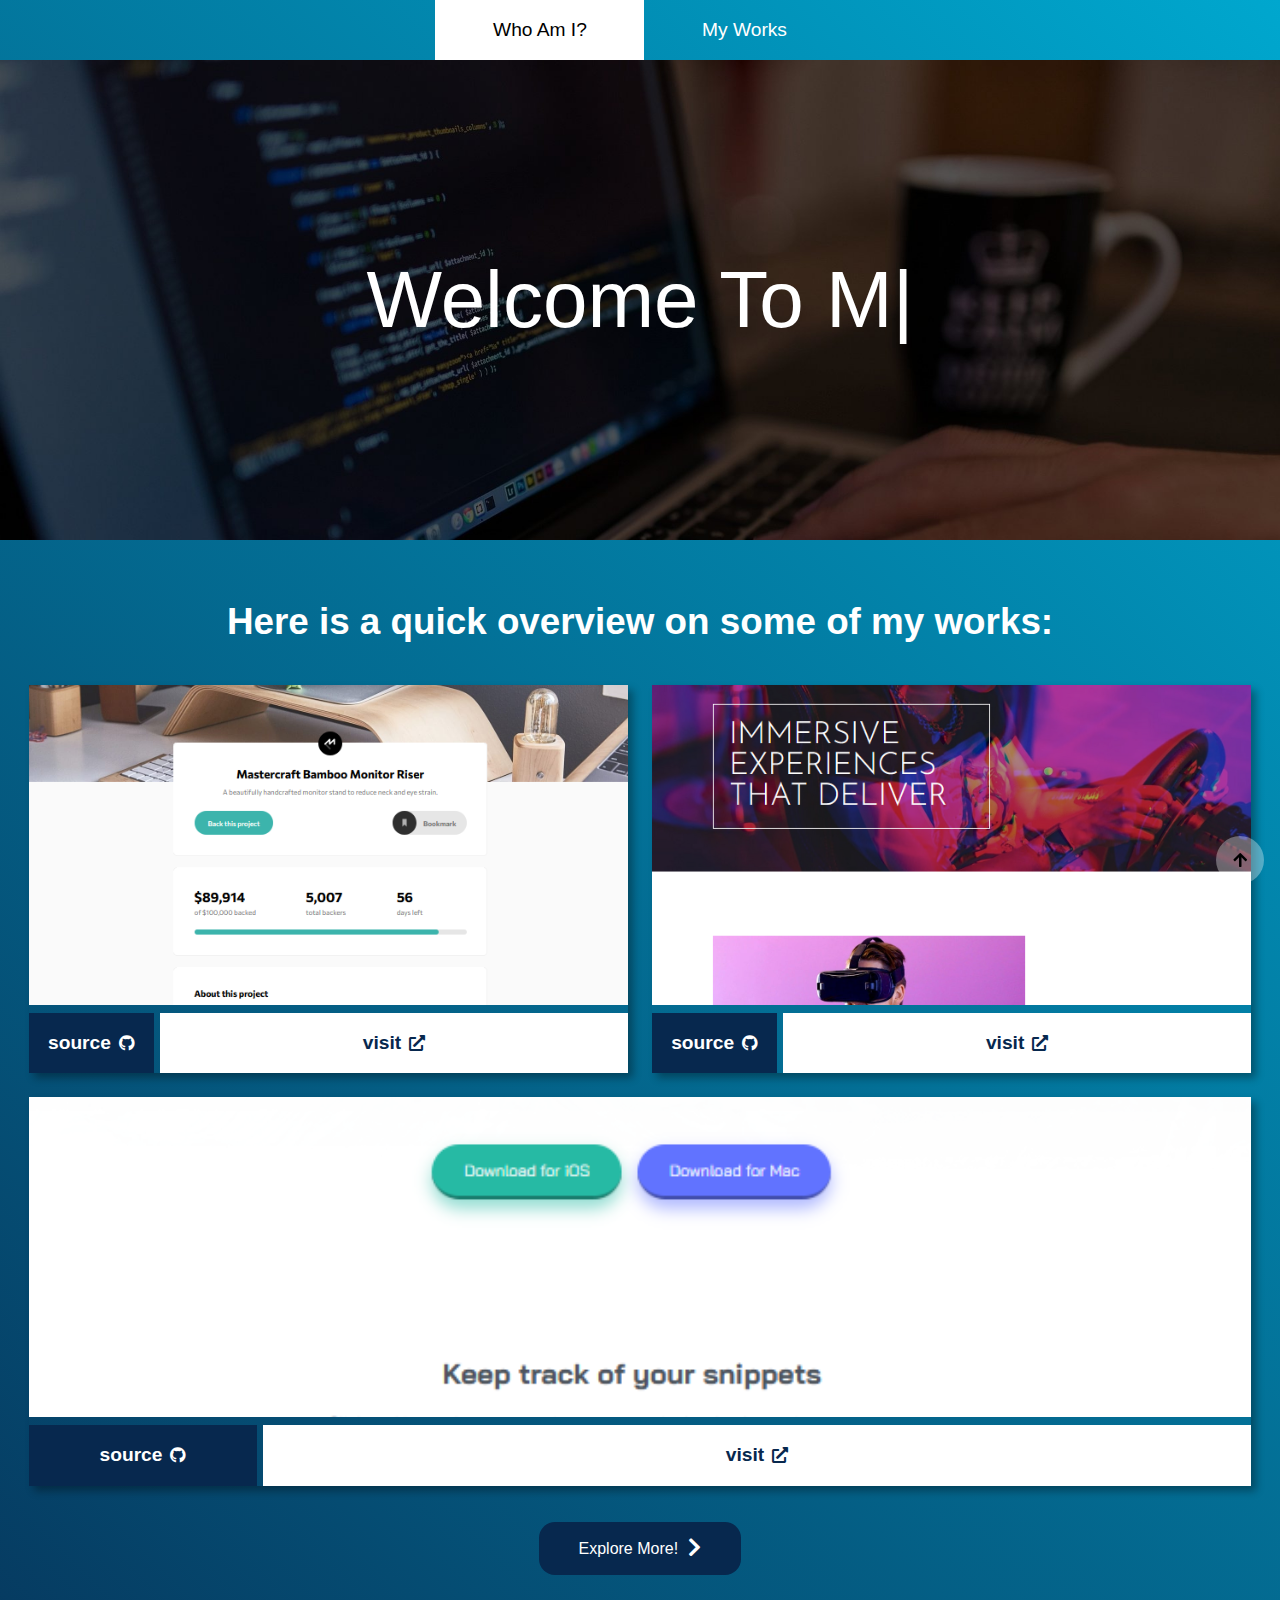
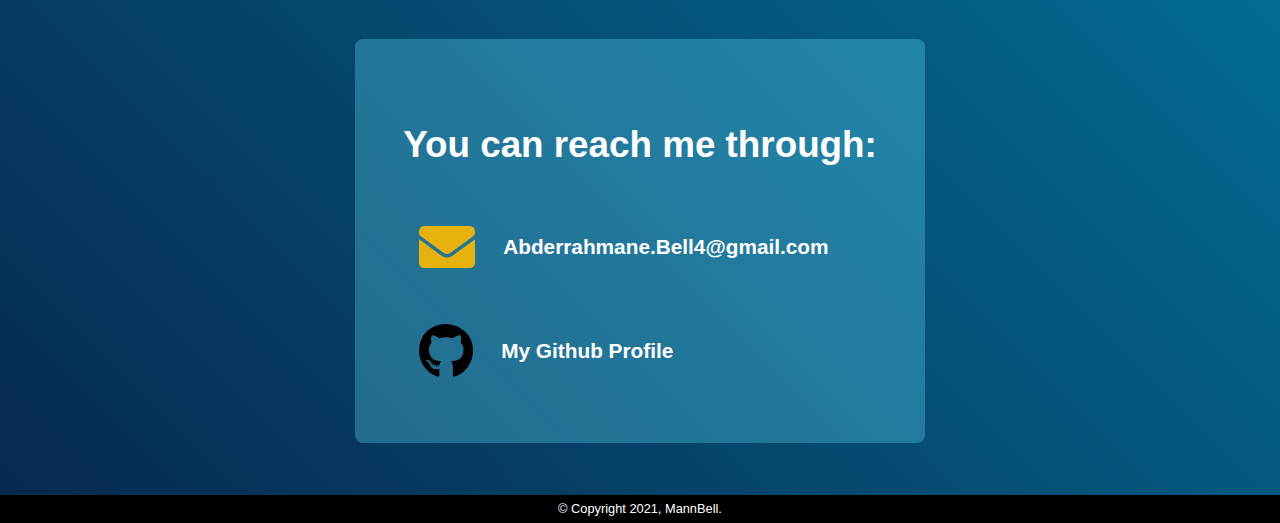
==== index.html @ 1b718269 "Add files via upload" ====
<html lang=en><head><meta charset=UTF-8><meta http-equiv=X-UA-Compatible content="IE=edge"><meta name=viewport content="width=device-width,initial-scale=1"><title>MannBell | Portfolio</title><link href=main.fc43465f04e9b44bd92f.css rel=stylesheet></head><body><div id=root></div><a class=button-up href=#root><i class="fas fa-arrow-up"></i></a><script src=main.3ff81dc3bc78821f5e3c.bundle.js></script></body></html>
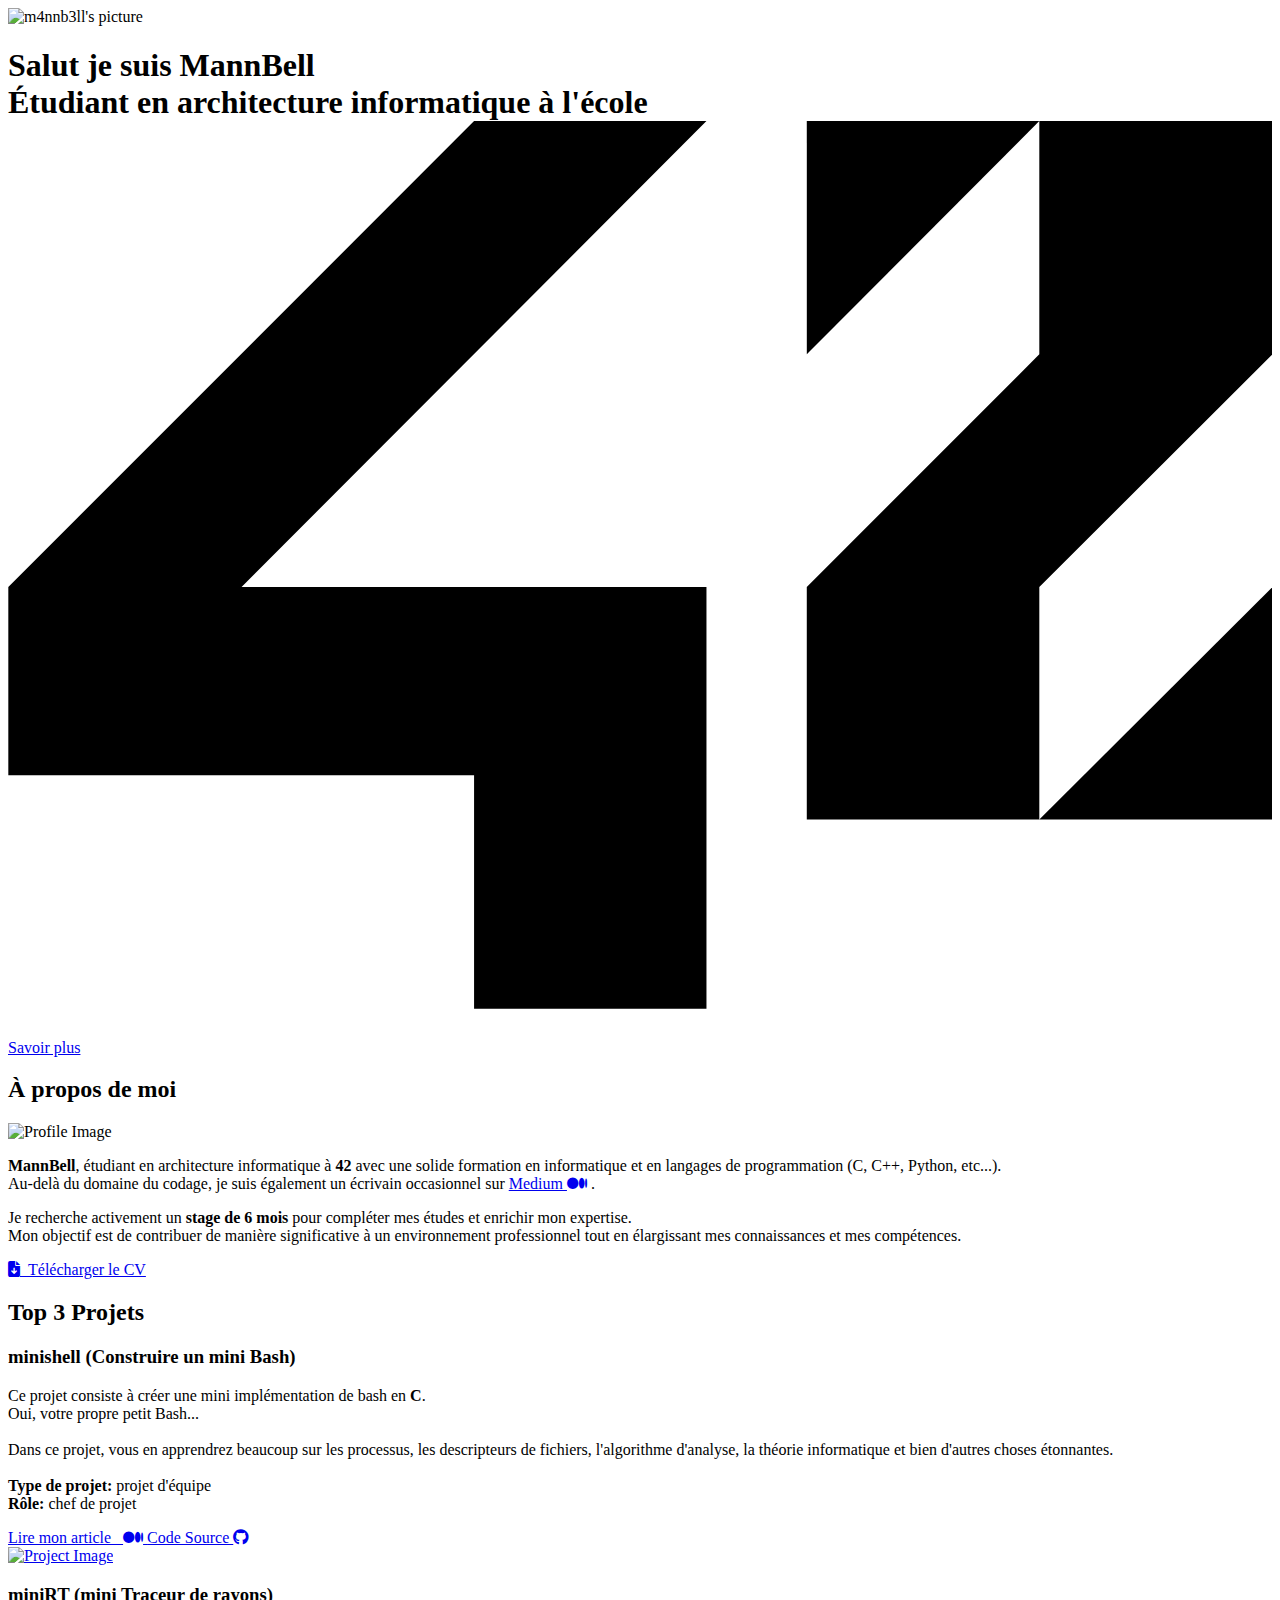
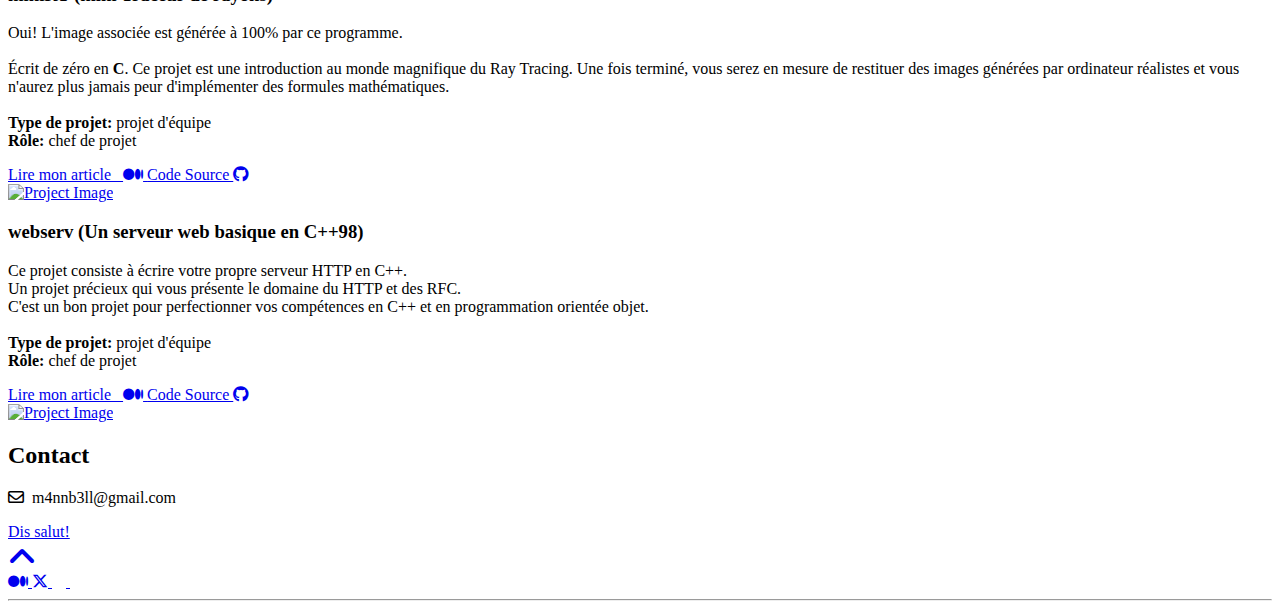
==== commit 3f836837: "Add files via upload" ====
--- a/index.html
+++ b/index.html
@@ -1 +1 @@
-<html lang=en><head><meta charset=UTF-8><meta http-equiv=X-UA-Compatible content="IE=edge"><meta name=viewport content="width=device-width,initial-scale=1"><title>MannBell | Portfolio</title><link href=main.fc43465f04e9b44bd92f.css rel=stylesheet></head><body><div id=root></div><a class=button-up href=#root><i class="fas fa-arrow-up"></i></a><script src=main.3ff81dc3bc78821f5e3c.bundle.js></script></body></html>+<!DOCTYPE html><html lang="en" class="sr"><head><meta charset="utf-8"><meta http-equiv="X-UA-Compatible" content="IE=edge"><meta name="viewport" content="width=device-width, initial-scale=1"><link rel="icon shortcut" type="image/x-icon" href="/favicon.14bec6e3.ico"><title>MannBell | 42 / 1337</title><meta name="keywords" content="[m4nnb3ll], [mannbell], software engineer, 42 student, 42 network"><meta name="description" content="[m4nnb3ll] | 42 student, software engineering student"><link rel="stylesheet" href="https://cdnjs.cloudflare.com/ajax/libs/font-awesome/6.5.1/css/all.min.css"><link rel="stylesheet" href="/index.d61deea6.css"><script defer src="https://unpkg.com/scrollreveal@4.0.0/dist/scrollreveal.min.js"></script></head><body> <div id="top"></div>  <section id="hero" class="jumbotron"> <div class="container" id="hero_picture_container"> <img src="/m4nnb3ll.764a1e53.png" alt="m4nnb3ll's picture"> </div> <div class="container"> <h1 class="hero-title load-hidden"> Salut je suis <span class="text-color-main">MannBell</span> <br> <span>Étudiant en architecture informatique à l'école</span> <a id="logo_42" href="https://42.fr" target="_blank"><svg viewBox="0 0 465.999 327.272"><polygon points="0.116 241.244 171.831 241.244 171.831 327.284 257.507 327.284 257.507 171.798 86.103 171.798 257.507 0.031 171.831 0.031 0.116 171.798"/><polygon points="294.492 86.019 380.22 0.031 294.492 0.031"/><polygon points="380.22 86.019 294.492 171.798 294.492 257.526 380.22 257.526 380.22 171.798 466.208 86.019 466.208 0.031 380.22 0.031"/><polygon points="466.208 171.798 380.22 257.526 466.208 257.526"/></svg></a> </h1> <p class="hero-cta load-hidden"> <a rel="noreferrer" class="cta-btn cta-btn--hero" href="#about">Savoir plus</a> </p> </div> </section>   <section id="about"> <div class="container"> <h2 class="load-hidden section-title">À propos de moi</h2> <div class="about-wrapper row"> <div class="col-md-6 col-sm-12"> <div class="about-wrapper__image load-hidden"> <img alt="Profile Image" class="img-fluid rounded shadow-lg" height="auto" width="300px" src="/profile.3c3ca524.jpg"> </div> </div> <div class="col-md-6 col-sm-12"> <div class="about-wrapper__info load-hidden"> <p class="about-wrapper__info-text"> <b>MannBell</b>, étudiant en architecture informatique à <b>42</b> avec une solide formation en informatique et en langages de programmation (C, C++, Python, etc...). <br> Au-delà du domaine du codage, je suis également un écrivain occasionnel sur <a target="_blank" href="https://m4nnb3ll.medium.com" class="white-link">Medium <i class="fa-brands fa-medium"></i></a>&nbsp;. </p> <p class="about-wrapper__info-text"> Je recherche activement un <b>stage de 6 mois</b> pour compléter mes études et enrichir mon expertise.<br> Mon objectif est de contribuer de manière significative à un environnement professionnel tout en élargissant mes connaissances et mes compétences. </p> <span class="d-flex mt-3"> <a rel="noreferrer" target="_blank" class="cta-btn cta-btn--resume" href="/assets/cv-fr.pdf"> <i class="fa-file-arrow-down fa-solid"></i>&nbsp;&nbsp;Télécharger le CV </a> </span> </div> </div> </div> </div> </section>   <section id="projects"> <div class="container"> <div class="project-wrapper"> <h2 class="dark-blue-text section-title">Top 3 Projets</h2>  <div class="row"> <div class="col-lg-4 col-sm-12"> <div class="load-hidden project-wrapper__text"> <h3 class="project-wrapper__text-title">minishell (Construire un mini Bash)</h3> <div> <p class="mb-4"> Ce projet consiste à créer une mini implémentation de bash en <b>C</b>.<br> Oui, votre propre petit Bash...<br><br> Dans ce projet, vous en apprendrez beaucoup sur les processus, les descripteurs de fichiers, l'algorithme d'analyse, la théorie informatique et bien d'autres choses étonnantes. <br> <br> <b>Type de projet:</b> projet d'équipe<br> <b>Rôle:</b> chef de projet </p> </div> <a rel="noreferrer" target="_blank" class="cta-btn cta-btn--hero" href="https://m4nnb3ll.medium.com/minishell-building-a-mini-bash-a-42-project-b55a10598218"> Lire mon article &nbsp; <i class="fa-brands fa-medium"></i> </a> <a rel="noreferrer" target="_blank" class="cta-btn text-color-main" href="https://github.com/minishell"> Code Source <i class="fa-brands fa-github"></i> </a> </div> </div> <div class="col-lg-8 col-sm-12"> <div class="load-hidden project-wrapper__image"> <a rel="noreferrer" href="https://m4nnb3ll.medium.com/minishell-building-a-mini-bash-a-42-project-b55a10598218" target="_blank"> <div data-tilt data-tilt-max="4" data-tilt-glare="true" data-tilt-max-glare="0.5" class="js-tilt rounded thumbnail"> <img alt="Project Image" class="img-fluid" src="/mini-bash.13ea4b5c.jpg"> </div> </a> </div> </div> </div>   <div class="row"> <div class="col-lg-4 col-sm-12"> <div class="load-hidden project-wrapper__text"> <h3 class="project-wrapper__text-title">miniRT (mini Traceur de rayons)</h3> <div> <p class="mb-4"> Oui! L'image associée est générée à 100% par ce programme.<br><br> Écrit de zéro en <b>C</b>. Ce projet est une introduction au monde magnifique du Ray Tracing. Une fois terminé, vous serez en mesure de restituer des images générées par ordinateur réalistes et vous n'aurez plus jamais peur d'implémenter des formules mathématiques. <br> <br> <b>Type de projet:</b> projet d'équipe<br> <b>Rôle:</b> chef de projet </p> </div> <a rel="noreferrer" target="_blank" class="cta-btn cta-btn--hero" href="https://m4nnb3ll.medium.com/minirt-mini-ray-tracer-a-42-the-network-graphical-project-d909bef10025"> Lire mon article &nbsp; <i class="fa-brands fa-medium"></i> </a> <a rel="noreferrer" target="_blank" class="cta-btn text-color-main" href="https://github.com/miniRT"> Code Source <i class="fa-brands fa-github"></i> </a> </div> </div> <div class="col-lg-8 col-sm-12"> <div class="load-hidden project-wrapper__image"> <a rel="noreferrer" href="https://m4nnb3ll.medium.com/minirt-mini-ray-tracer-a-42-the-network-graphical-project-d909bef10025" target="_blank"> <div data-tilt data-tilt-max="4" data-tilt-glare="true" data-tilt-max-glare="0.5" class="js-tilt rounded thumbnail"> <img alt="Project Image" class="img-fluid" src="https://miro.medium.com/v2/resize:fit:1400/format:webp/1*5TLN1ElWbFB81dkRQ095mQ.jpeg"> </div> </a> </div> </div> </div>   <div class="row"> <div class="col-lg-4 col-sm-12"> <div class="load-hidden project-wrapper__text"> <h3 class="project-wrapper__text-title">webserv (Un serveur web basique en C++98)</h3> <div> <p class="mb-4"> Ce projet consiste à écrire votre propre serveur HTTP en C++.<br> Un projet précieux qui vous présente le domaine du HTTP et des RFC.<br> C'est un bon projet pour perfectionner vos compétences en C++ et en programmation orientée objet. <br> <br> <b>Type de projet:</b> projet d'équipe<br> <b>Rôle:</b> chef de projet </p> </div> <a rel="noreferrer" target="_blank" class="cta-btn cta-btn--hero" href="https://m4nnb3ll.medium.com/webserv-building-a-non-blocking-web-server-in-c-98-a-42-project-04c7365e4ec7"> Lire mon article &nbsp; <i class="fa-brands fa-medium"></i> </a> <a rel="noreferrer" target="_blank" class="cta-btn text-color-main" href="https://github.com/webserv"> Code Source <i class="fa-brands fa-github"></i> </a> </div> </div> <div class="col-lg-8 col-sm-12"> <div class="load-hidden project-wrapper__image"> <a rel="noreferrer" href="https://m4nnb3ll.medium.com/webserv-building-a-non-blocking-web-server-in-c-98-a-42-project-04c7365e4ec7" target="_blank"> <div data-tilt data-tilt-max="4" data-tilt-glare="true" data-tilt-max-glare="0.5" class="js-tilt rounded thumbnail"> <img alt="Project Image" class="img-fluid" src="/webserv-logo.086296ac.png"> </div> </a> </div> </div> </div>  </div> </div> </section>   <section id="contact"> <div class="container"> <h2 class="section-title">Contact</h2> <div class="contact-wrapper load-hidden"> <p class="contact-wrapper__text"> <i class="fa-envelope fa-regular"></i>&nbsp;&nbsp;m4nnb3ll@gmail.com </p> <a rel="noreferrer" target="_blank" class="cta-btn cta-btn--resume" href="mailto:m4nnb3ll@gmail.com">Dis salut!</a> </div> </div> </section>   <footer class="footer navbar-static-bottom"> <div class="container"> <a rel="noreferrer" href="#top" class="back-to-top"> <i class="fa fa-2x fa-angle-up" aria-hidden="true"></i> </a> <div class="social-links"> <a rel="noreferrer" href="https://m4nnb3ll.medium.com" target="_blank"> <i class="fa-brands fa-medium"></i> </a> <a rel="noreferrer" href="https://x.com/m4nnb3ll" target="_blank"> <i class="fa-brands fa-x-twitter"></i> </a> <a rel="noreferrer" href="https://www.linkedin.com/in/mann-bell-70b4a2219" target="_blank"> <i class="fa-brands fa-inverse fa-linkedin"></i> </a> <a rel="noreferrer" href="https://github.com/m4nnb3ll" target="_blank"> <i class="fa-brands fa-github fa-inverse"></i> </a> </div> <hr> </div> </footer>  <script defer type="module" src="/index.f3360eb2.js"></script> </body></html>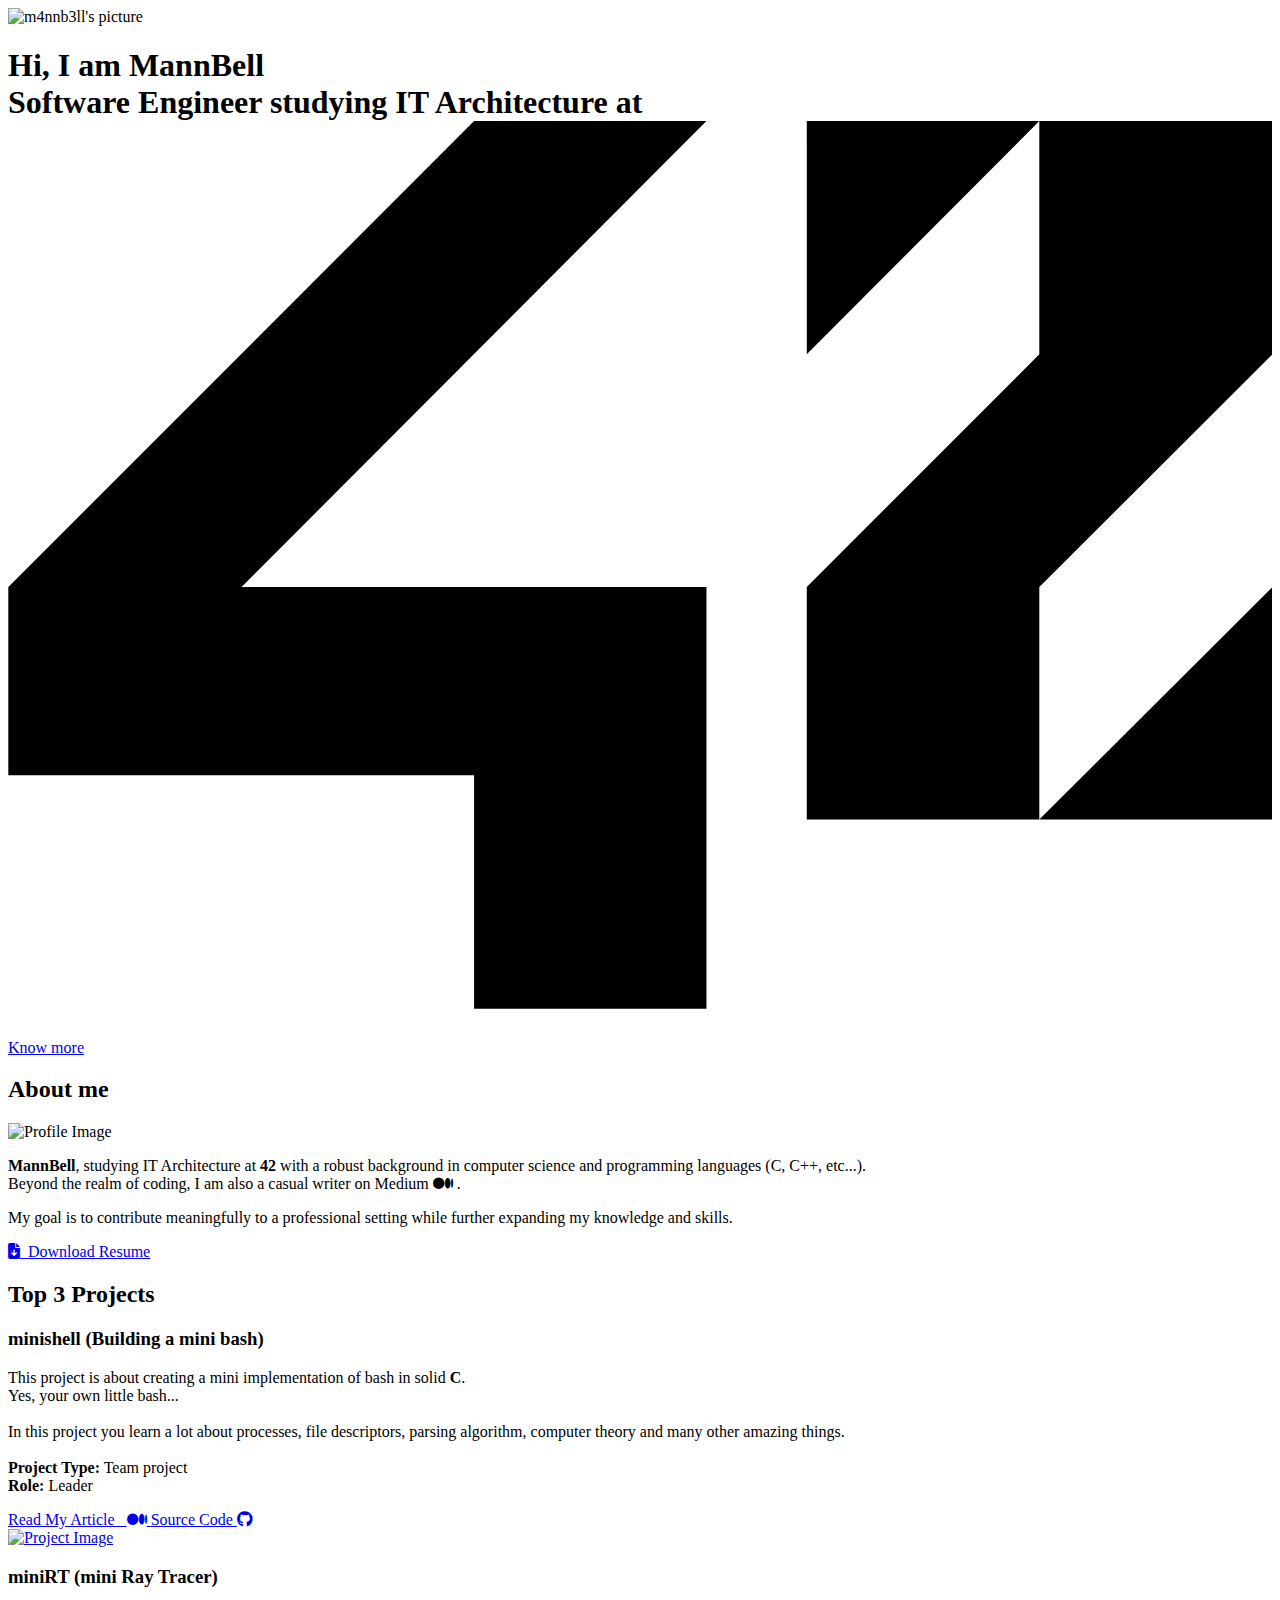
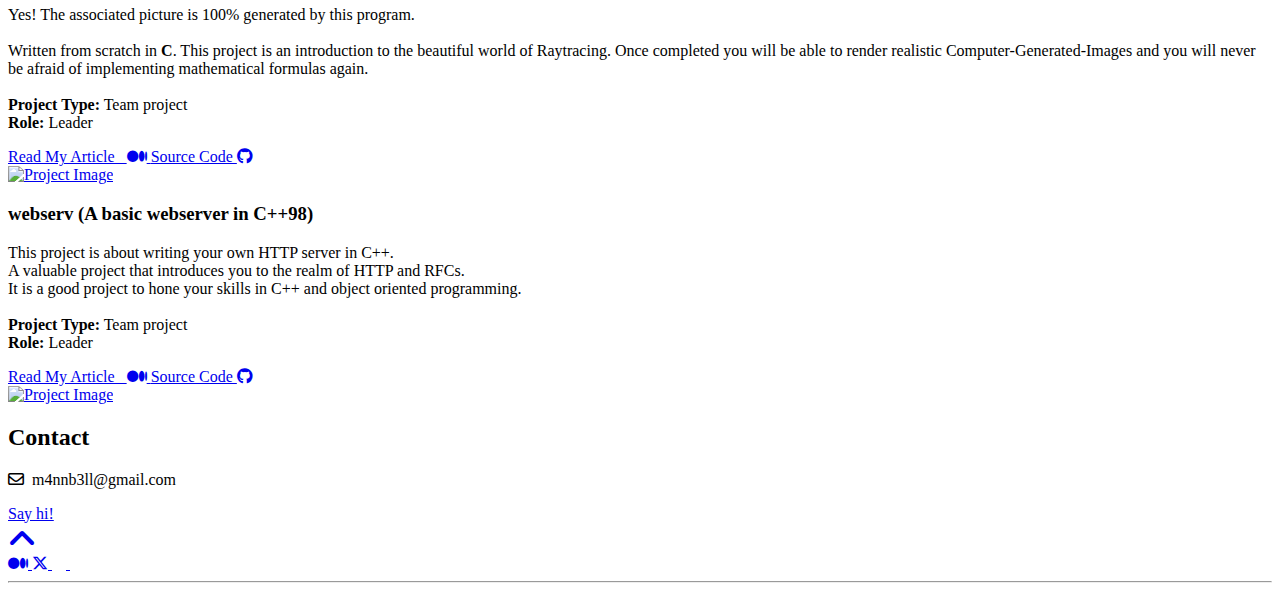
==== commit be401f37: "Update index.html" ====
--- a/index.html
+++ b/index.html
@@ -1 +1 @@
-<!DOCTYPE html><html lang="en" class="sr"><head><meta charset="utf-8"><meta http-equiv="X-UA-Compatible" content="IE=edge"><meta name="viewport" content="width=device-width, initial-scale=1"><link rel="icon shortcut" type="image/x-icon" href="/favicon.14bec6e3.ico"><title>MannBell | 42 / 1337</title><meta name="keywords" content="[m4nnb3ll], [mannbell], software engineer, 42 student, 42 network"><meta name="description" content="[m4nnb3ll] | 42 student, software engineering student"><link rel="stylesheet" href="https://cdnjs.cloudflare.com/ajax/libs/font-awesome/6.5.1/css/all.min.css"><link rel="stylesheet" href="/index.d61deea6.css"><script defer src="https://unpkg.com/scrollreveal@4.0.0/dist/scrollreveal.min.js"></script></head><body> <div id="top"></div>  <section id="hero" class="jumbotron"> <div class="container" id="hero_picture_container"> <img src="/m4nnb3ll.764a1e53.png" alt="m4nnb3ll's picture"> </div> <div class="container"> <h1 class="hero-title load-hidden"> Salut je suis <span class="text-color-main">MannBell</span> <br> <span>Étudiant en architecture informatique à l'école</span> <a id="logo_42" href="https://42.fr" target="_blank"><svg viewBox="0 0 465.999 327.272"><polygon points="0.116 241.244 171.831 241.244 171.831 327.284 257.507 327.284 257.507 171.798 86.103 171.798 257.507 0.031 171.831 0.031 0.116 171.798"/><polygon points="294.492 86.019 380.22 0.031 294.492 0.031"/><polygon points="380.22 86.019 294.492 171.798 294.492 257.526 380.22 257.526 380.22 171.798 466.208 86.019 466.208 0.031 380.22 0.031"/><polygon points="466.208 171.798 380.22 257.526 466.208 257.526"/></svg></a> </h1> <p class="hero-cta load-hidden"> <a rel="noreferrer" class="cta-btn cta-btn--hero" href="#about">Savoir plus</a> </p> </div> </section>   <section id="about"> <div class="container"> <h2 class="load-hidden section-title">À propos de moi</h2> <div class="about-wrapper row"> <div class="col-md-6 col-sm-12"> <div class="about-wrapper__image load-hidden"> <img alt="Profile Image" class="img-fluid rounded shadow-lg" height="auto" width="300px" src="/profile.3c3ca524.jpg"> </div> </div> <div class="col-md-6 col-sm-12"> <div class="about-wrapper__info load-hidden"> <p class="about-wrapper__info-text"> <b>MannBell</b>, étudiant en architecture informatique à <b>42</b> avec une solide formation en informatique et en langages de programmation (C, C++, Python, etc...). <br> Au-delà du domaine du codage, je suis également un écrivain occasionnel sur <a target="_blank" href="https://m4nnb3ll.medium.com" class="white-link">Medium <i class="fa-brands fa-medium"></i></a>&nbsp;. </p> <p class="about-wrapper__info-text"> Je recherche activement un <b>stage de 6 mois</b> pour compléter mes études et enrichir mon expertise.<br> Mon objectif est de contribuer de manière significative à un environnement professionnel tout en élargissant mes connaissances et mes compétences. </p> <span class="d-flex mt-3"> <a rel="noreferrer" target="_blank" class="cta-btn cta-btn--resume" href="/assets/cv-fr.pdf"> <i class="fa-file-arrow-down fa-solid"></i>&nbsp;&nbsp;Télécharger le CV </a> </span> </div> </div> </div> </div> </section>   <section id="projects"> <div class="container"> <div class="project-wrapper"> <h2 class="dark-blue-text section-title">Top 3 Projets</h2>  <div class="row"> <div class="col-lg-4 col-sm-12"> <div class="load-hidden project-wrapper__text"> <h3 class="project-wrapper__text-title">minishell (Construire un mini Bash)</h3> <div> <p class="mb-4"> Ce projet consiste à créer une mini implémentation de bash en <b>C</b>.<br> Oui, votre propre petit Bash...<br><br> Dans ce projet, vous en apprendrez beaucoup sur les processus, les descripteurs de fichiers, l'algorithme d'analyse, la théorie informatique et bien d'autres choses étonnantes. <br> <br> <b>Type de projet:</b> projet d'équipe<br> <b>Rôle:</b> chef de projet </p> </div> <a rel="noreferrer" target="_blank" class="cta-btn cta-btn--hero" href="https://m4nnb3ll.medium.com/minishell-building-a-mini-bash-a-42-project-b55a10598218"> Lire mon article &nbsp; <i class="fa-brands fa-medium"></i> </a> <a rel="noreferrer" target="_blank" class="cta-btn text-color-main" href="https://github.com/minishell"> Code Source <i class="fa-brands fa-github"></i> </a> </div> </div> <div class="col-lg-8 col-sm-12"> <div class="load-hidden project-wrapper__image"> <a rel="noreferrer" href="https://m4nnb3ll.medium.com/minishell-building-a-mini-bash-a-42-project-b55a10598218" target="_blank"> <div data-tilt data-tilt-max="4" data-tilt-glare="true" data-tilt-max-glare="0.5" class="js-tilt rounded thumbnail"> <img alt="Project Image" class="img-fluid" src="/mini-bash.13ea4b5c.jpg"> </div> </a> </div> </div> </div>   <div class="row"> <div class="col-lg-4 col-sm-12"> <div class="load-hidden project-wrapper__text"> <h3 class="project-wrapper__text-title">miniRT (mini Traceur de rayons)</h3> <div> <p class="mb-4"> Oui! L'image associée est générée à 100% par ce programme.<br><br> Écrit de zéro en <b>C</b>. Ce projet est une introduction au monde magnifique du Ray Tracing. Une fois terminé, vous serez en mesure de restituer des images générées par ordinateur réalistes et vous n'aurez plus jamais peur d'implémenter des formules mathématiques. <br> <br> <b>Type de projet:</b> projet d'équipe<br> <b>Rôle:</b> chef de projet </p> </div> <a rel="noreferrer" target="_blank" class="cta-btn cta-btn--hero" href="https://m4nnb3ll.medium.com/minirt-mini-ray-tracer-a-42-the-network-graphical-project-d909bef10025"> Lire mon article &nbsp; <i class="fa-brands fa-medium"></i> </a> <a rel="noreferrer" target="_blank" class="cta-btn text-color-main" href="https://github.com/miniRT"> Code Source <i class="fa-brands fa-github"></i> </a> </div> </div> <div class="col-lg-8 col-sm-12"> <div class="load-hidden project-wrapper__image"> <a rel="noreferrer" href="https://m4nnb3ll.medium.com/minirt-mini-ray-tracer-a-42-the-network-graphical-project-d909bef10025" target="_blank"> <div data-tilt data-tilt-max="4" data-tilt-glare="true" data-tilt-max-glare="0.5" class="js-tilt rounded thumbnail"> <img alt="Project Image" class="img-fluid" src="https://miro.medium.com/v2/resize:fit:1400/format:webp/1*5TLN1ElWbFB81dkRQ095mQ.jpeg"> </div> </a> </div> </div> </div>   <div class="row"> <div class="col-lg-4 col-sm-12"> <div class="load-hidden project-wrapper__text"> <h3 class="project-wrapper__text-title">webserv (Un serveur web basique en C++98)</h3> <div> <p class="mb-4"> Ce projet consiste à écrire votre propre serveur HTTP en C++.<br> Un projet précieux qui vous présente le domaine du HTTP et des RFC.<br> C'est un bon projet pour perfectionner vos compétences en C++ et en programmation orientée objet. <br> <br> <b>Type de projet:</b> projet d'équipe<br> <b>Rôle:</b> chef de projet </p> </div> <a rel="noreferrer" target="_blank" class="cta-btn cta-btn--hero" href="https://m4nnb3ll.medium.com/webserv-building-a-non-blocking-web-server-in-c-98-a-42-project-04c7365e4ec7"> Lire mon article &nbsp; <i class="fa-brands fa-medium"></i> </a> <a rel="noreferrer" target="_blank" class="cta-btn text-color-main" href="https://github.com/webserv"> Code Source <i class="fa-brands fa-github"></i> </a> </div> </div> <div class="col-lg-8 col-sm-12"> <div class="load-hidden project-wrapper__image"> <a rel="noreferrer" href="https://m4nnb3ll.medium.com/webserv-building-a-non-blocking-web-server-in-c-98-a-42-project-04c7365e4ec7" target="_blank"> <div data-tilt data-tilt-max="4" data-tilt-glare="true" data-tilt-max-glare="0.5" class="js-tilt rounded thumbnail"> <img alt="Project Image" class="img-fluid" src="/webserv-logo.086296ac.png"> </div> </a> </div> </div> </div>  </div> </div> </section>   <section id="contact"> <div class="container"> <h2 class="section-title">Contact</h2> <div class="contact-wrapper load-hidden"> <p class="contact-wrapper__text"> <i class="fa-envelope fa-regular"></i>&nbsp;&nbsp;m4nnb3ll@gmail.com </p> <a rel="noreferrer" target="_blank" class="cta-btn cta-btn--resume" href="mailto:m4nnb3ll@gmail.com">Dis salut!</a> </div> </div> </section>   <footer class="footer navbar-static-bottom"> <div class="container"> <a rel="noreferrer" href="#top" class="back-to-top"> <i class="fa fa-2x fa-angle-up" aria-hidden="true"></i> </a> <div class="social-links"> <a rel="noreferrer" href="https://m4nnb3ll.medium.com" target="_blank"> <i class="fa-brands fa-medium"></i> </a> <a rel="noreferrer" href="https://x.com/m4nnb3ll" target="_blank"> <i class="fa-brands fa-x-twitter"></i> </a> <a rel="noreferrer" href="https://www.linkedin.com/in/mann-bell-70b4a2219" target="_blank"> <i class="fa-brands fa-inverse fa-linkedin"></i> </a> <a rel="noreferrer" href="https://github.com/m4nnb3ll" target="_blank"> <i class="fa-brands fa-github fa-inverse"></i> </a> </div> <hr> </div> </footer>  <script defer type="module" src="/index.f3360eb2.js"></script> </body></html>+<!DOCTYPE html><html lang="en" class="sr"><head><meta charset="utf-8"><meta http-equiv="X-UA-Compatible" content="IE=edge"><meta name="viewport" content="width=device-width, initial-scale=1"><link rel="icon shortcut" type="image/x-icon" href="/favicon.14bec6e3.ico"><title>MannBell | 42 / 1337</title><meta name="keywords" content="[m4nnb3ll], [mannbell], software engineer, 42 student, 42 network"><meta name="description" content="[m4nnb3ll] | 42, software engineer"><link rel="stylesheet" href="https://cdnjs.cloudflare.com/ajax/libs/font-awesome/6.5.1/css/all.min.css"><link rel="stylesheet" href="/index.d61deea6.css"><script defer src="https://unpkg.com/scrollreveal@4.0.0/dist/scrollreveal.min.js"></script></head><body> <div id="top"></div>  <section id="hero" class="jumbotron"> <div class="container" id="hero_picture_container"> <img src="/m4nnb3ll.764a1e53.png" alt="m4nnb3ll's picture"> </div> <div class="container"> <h1 class="hero-title load-hidden"> Hi, I am <span class="text-color-main">MannBell</span> <br> <span>Software Engineer studying IT Architecture at </span> <a id="logo_42" href="https://42.fr" target="_blank"><svg viewBox="0 0 465.999 327.272"><polygon points="0.116 241.244 171.831 241.244 171.831 327.284 257.507 327.284 257.507 171.798 86.103 171.798 257.507 0.031 171.831 0.031 0.116 171.798"/><polygon points="294.492 86.019 380.22 0.031 294.492 0.031"/><polygon points="380.22 86.019 294.492 171.798 294.492 257.526 380.22 257.526 380.22 171.798 466.208 86.019 466.208 0.031 380.22 0.031"/><polygon points="466.208 171.798 380.22 257.526 466.208 257.526"/></svg></a> </h1> <p class="hero-cta load-hidden"> <a rel="noreferrer" class="cta-btn cta-btn--hero" href="#about">Know more</a> </p> </div> </section>   <section id="about"> <div class="container"> <h2 class="load-hidden section-title">About me</h2> <div class="about-wrapper row"> <div class="col-md-6 col-sm-12"> <div class="about-wrapper__image load-hidden"> <img alt="Profile Image" class="img-fluid rounded shadow-lg" height="auto" width="300px" src="/profile.3c3ca524.jpg"> </div> </div> <div class="col-md-6 col-sm-12"> <div class="about-wrapper__info load-hidden"> <p class="about-wrapper__info-text"> <b>MannBell</b>, studying IT Architecture at <b>42</b> with a robust background in computer science and programming languages (C, C++, etc...). <br> Beyond the realm of coding, I am also a casual writer on <a class="white-link">Medium <i class="fa-brands fa-medium"></i></a>&nbsp;. </p> <p class="about-wrapper__info-text">My goal is to contribute meaningfully to a professional setting while further expanding my knowledge and skills. </p> <span class="d-flex mt-3"> <a rel="noreferrer" target="_blank" class="cta-btn cta-btn--resume" href="/assets/mannbell-resume.pdf"> <i class="fa-file-arrow-down fa-solid"></i>&nbsp;&nbsp;Download Resume </a> </span> </div> </div> </div> </div> </section>   <section id="projects"> <div class="container"> <div class="project-wrapper"> <h2 class="dark-blue-text section-title">Top 3 Projects</h2>  <div class="row"> <div class="col-lg-4 col-sm-12"> <div class="load-hidden project-wrapper__text"> <h3 class="project-wrapper__text-title">minishell (Building a mini bash)</h3> <div> <p class="mb-4"> This project is about creating a mini implementation of bash in solid <b>C</b>.<br> Yes, your own little bash...<br><br> In this project you learn a lot about processes, file descriptors, parsing algorithm, computer theory and many other amazing things. <br> <br> <b>Project Type:</b> Team project<br> <b>Role:</b> Leader </p> </div> <a rel="noreferrer" target="_blank" class="cta-btn cta-btn--hero" href="https://m4nnb3ll.medium.com/minishell-building-a-mini-bash-a-42-project-b55a10598218"> Read My Article &nbsp; <i class="fa-brands fa-medium"></i> </a> <a rel="noreferrer" target="_blank" class="cta-btn text-color-main" href="https://github.com/m4nnb3ll/minishell"> Source Code <i class="fa-brands fa-github"></i> </a> </div> </div> <div class="col-lg-8 col-sm-12"> <div class="load-hidden project-wrapper__image"> <a rel="noreferrer" href="https://m4nnb3ll.medium.com/minishell-building-a-mini-bash-a-42-project-b55a10598218" target="_blank"> <div data-tilt data-tilt-max="4" data-tilt-glare="true" data-tilt-max-glare="0.5" class="js-tilt rounded thumbnail"> <img alt="Project Image" class="img-fluid" src="/mini-bash.13ea4b5c.jpg"> </div> </a> </div> </div> </div>   <div class="row"> <div class="col-lg-4 col-sm-12"> <div class="load-hidden project-wrapper__text"> <h3 class="project-wrapper__text-title">miniRT (mini Ray Tracer)</h3> <div> <p class="mb-4"> Yes! The associated picture is 100% generated by this program.<br><br> Written from scratch in <b>C</b>. This project is an introduction to the beautiful world of Raytracing. Once completed you will be able to render realistic Computer-Generated-Images and you will never be afraid of implementing mathematical formulas again. <br> <br> <b>Project Type:</b> Team project<br> <b>Role:</b> Leader </p> </div> <a rel="noreferrer" target="_blank" class="cta-btn cta-btn--hero" href="https://m4nnb3ll.medium.com/minirt-mini-ray-tracer-a-42-the-network-graphical-project-d909bef10025"> Read My Article &nbsp; <i class="fa-brands fa-medium"></i> </a> <a rel="noreferrer" target="_blank" class="cta-btn text-color-main" href="https://github.com/m4nnb3ll/miniRT"> Source Code <i class="fa-brands fa-github"></i> </a> </div> </div> <div class="col-lg-8 col-sm-12"> <div class="load-hidden project-wrapper__image"> <a rel="noreferrer" href="https://m4nnb3ll.medium.com/minirt-mini-ray-tracer-a-42-the-network-graphical-project-d909bef10025" target="_blank"> <div data-tilt data-tilt-max="4" data-tilt-glare="true" data-tilt-max-glare="0.5" class="js-tilt rounded thumbnail"> <img alt="Project Image" class="img-fluid" src="https://miro.medium.com/v2/resize:fit:1400/format:webp/1*5TLN1ElWbFB81dkRQ095mQ.jpeg"> </div> </a> </div> </div> </div>   <div class="row"> <div class="col-lg-4 col-sm-12"> <div class="load-hidden project-wrapper__text"> <h3 class="project-wrapper__text-title">webserv (A basic webserver in C++98)</h3> <div> <p class="mb-4"> This project is about writing your own HTTP server in C++.<br> A valuable project that introduces you to the realm of HTTP and RFCs.<br> It is a good project to hone your skills in C++ and object oriented programming. <br> <br> <b>Project Type:</b> Team project<br> <b>Role:</b> Leader </p> </div> <a rel="noreferrer" target="_blank" class="cta-btn cta-btn--hero" href="https://m4nnb3ll.medium.com/webserv-building-a-non-blocking-web-server-in-c-98-a-42-project-04c7365e4ec7"> Read My Article &nbsp; <i class="fa-brands fa-medium"></i> </a> <a rel="noreferrer" target="_blank" class="cta-btn text-color-main" href="https://github.com/m4nnb3ll/webserv"> Source Code <i class="fa-brands fa-github"></i> </a> </div> </div> <div class="col-lg-8 col-sm-12"> <div class="load-hidden project-wrapper__image"> <a rel="noreferrer" href="https://m4nnb3ll.medium.com/webserv-building-a-non-blocking-web-server-in-c-98-a-42-project-04c7365e4ec7" target="_blank"> <div data-tilt data-tilt-max="4" data-tilt-glare="true" data-tilt-max-glare="0.5" class="js-tilt rounded thumbnail"> <img alt="Project Image" class="img-fluid" src="/webserv-logo.086296ac.png"> </div> </a> </div> </div> </div>  </div> </div> </section>   <section id="contact"> <div class="container"> <h2 class="section-title">Contact</h2> <div class="contact-wrapper load-hidden"> <p class="contact-wrapper__text"> <i class="fa-envelope fa-regular"></i>&nbsp;&nbsp;m4nnb3ll@gmail.com </p> <a rel="noreferrer" target="_blank" class="cta-btn cta-btn--resume" href="mailto:m4nnb3ll@gmail.com">Say hi!</a> </div> </div> </section>   <footer class="footer navbar-static-bottom"> <div class="container"> <a rel="noreferrer" href="#top" class="back-to-top"> <i class="fa fa-2x fa-angle-up" aria-hidden="true"></i> </a> <div class="social-links"> <a rel="noreferrer" href="https://m4nnb3ll.medium.com" target="_blank"> <i class="fa-brands fa-medium"></i> </a> <a rel="noreferrer" href="https://x.com/m4nnb3ll" target="_blank"> <i class="fa-brands fa-x-twitter"></i> </a> <a rel="noreferrer" href="https://www.linkedin.com/in/mann-bell-70b4a2219" target="_blank"> <i class="fa-brands fa-inverse fa-linkedin"></i> </a> <a rel="noreferrer" href="https://github.com/m4nnb3ll" target="_blank"> <i class="fa-brands fa-github fa-inverse"></i> </a> </div> <hr> </div> </footer>  <script defer type="module" src="/index.f3360eb2.js"></script> </body></html>
